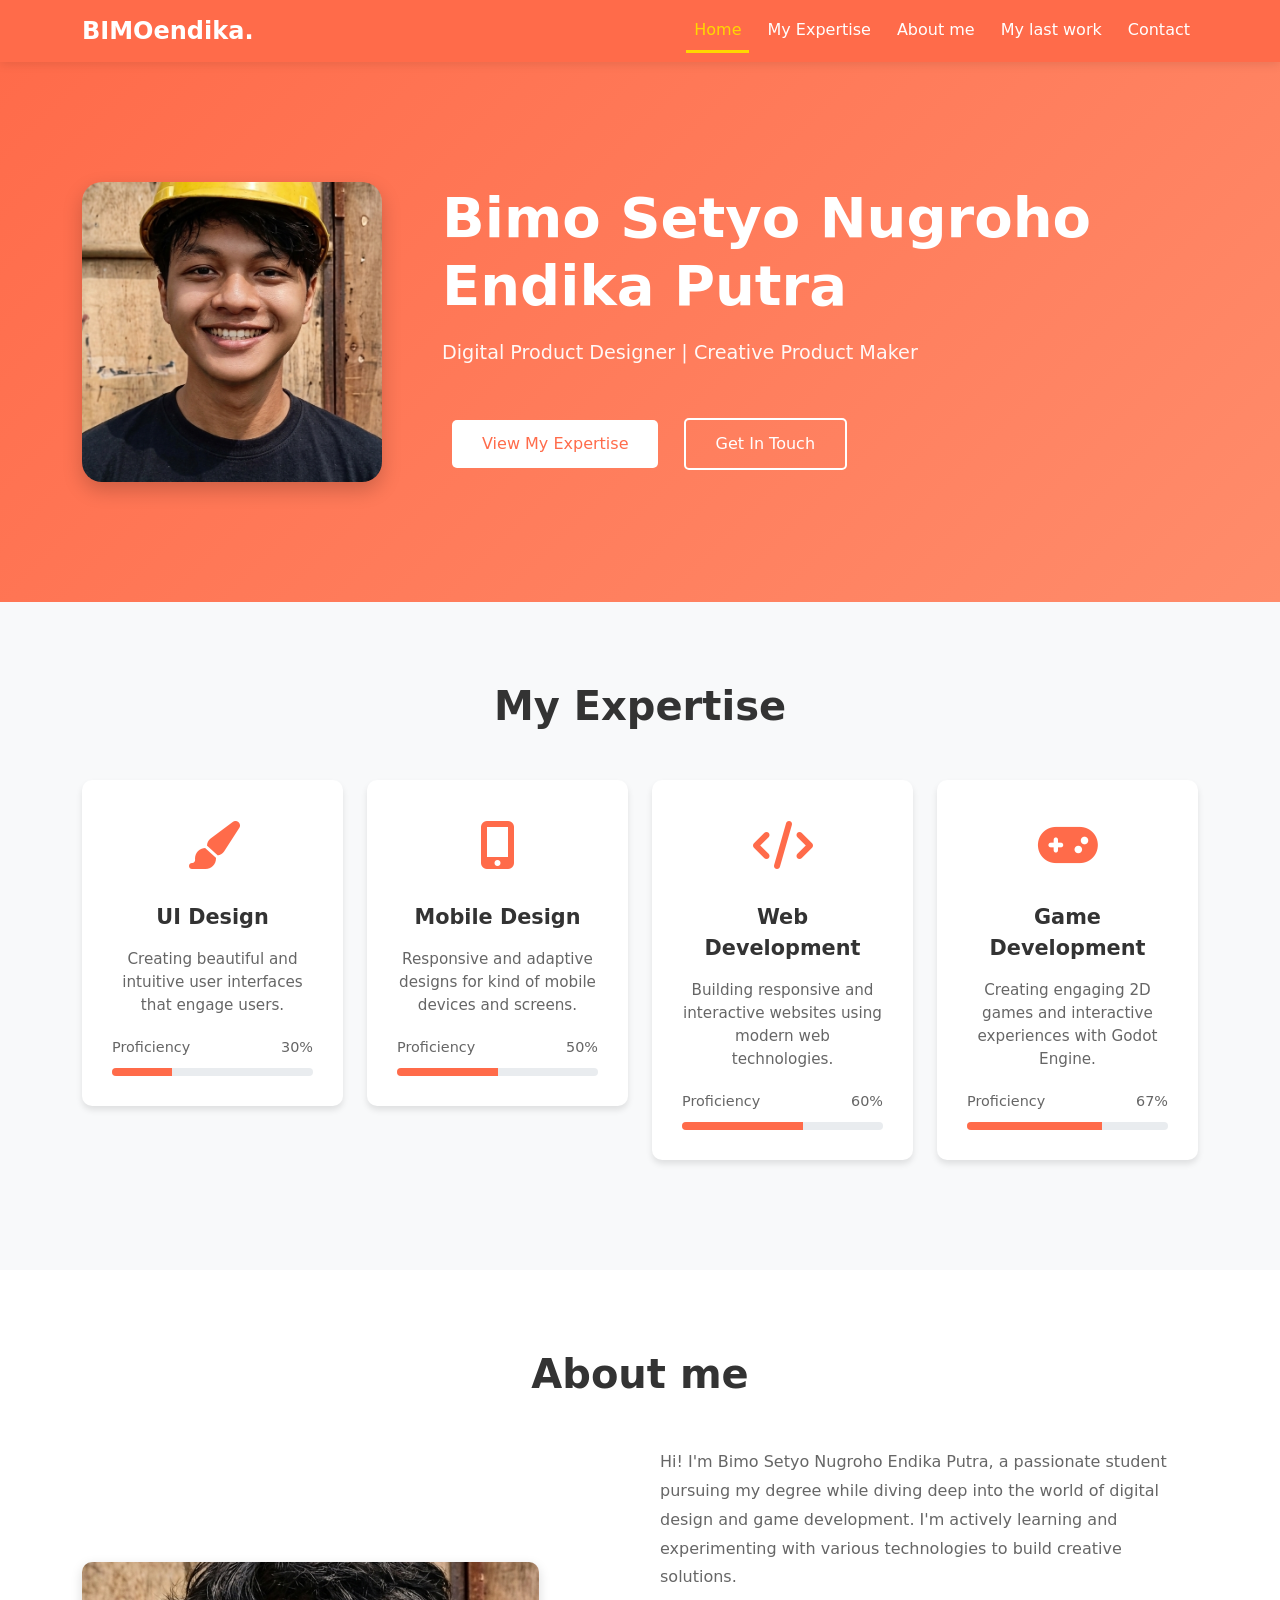
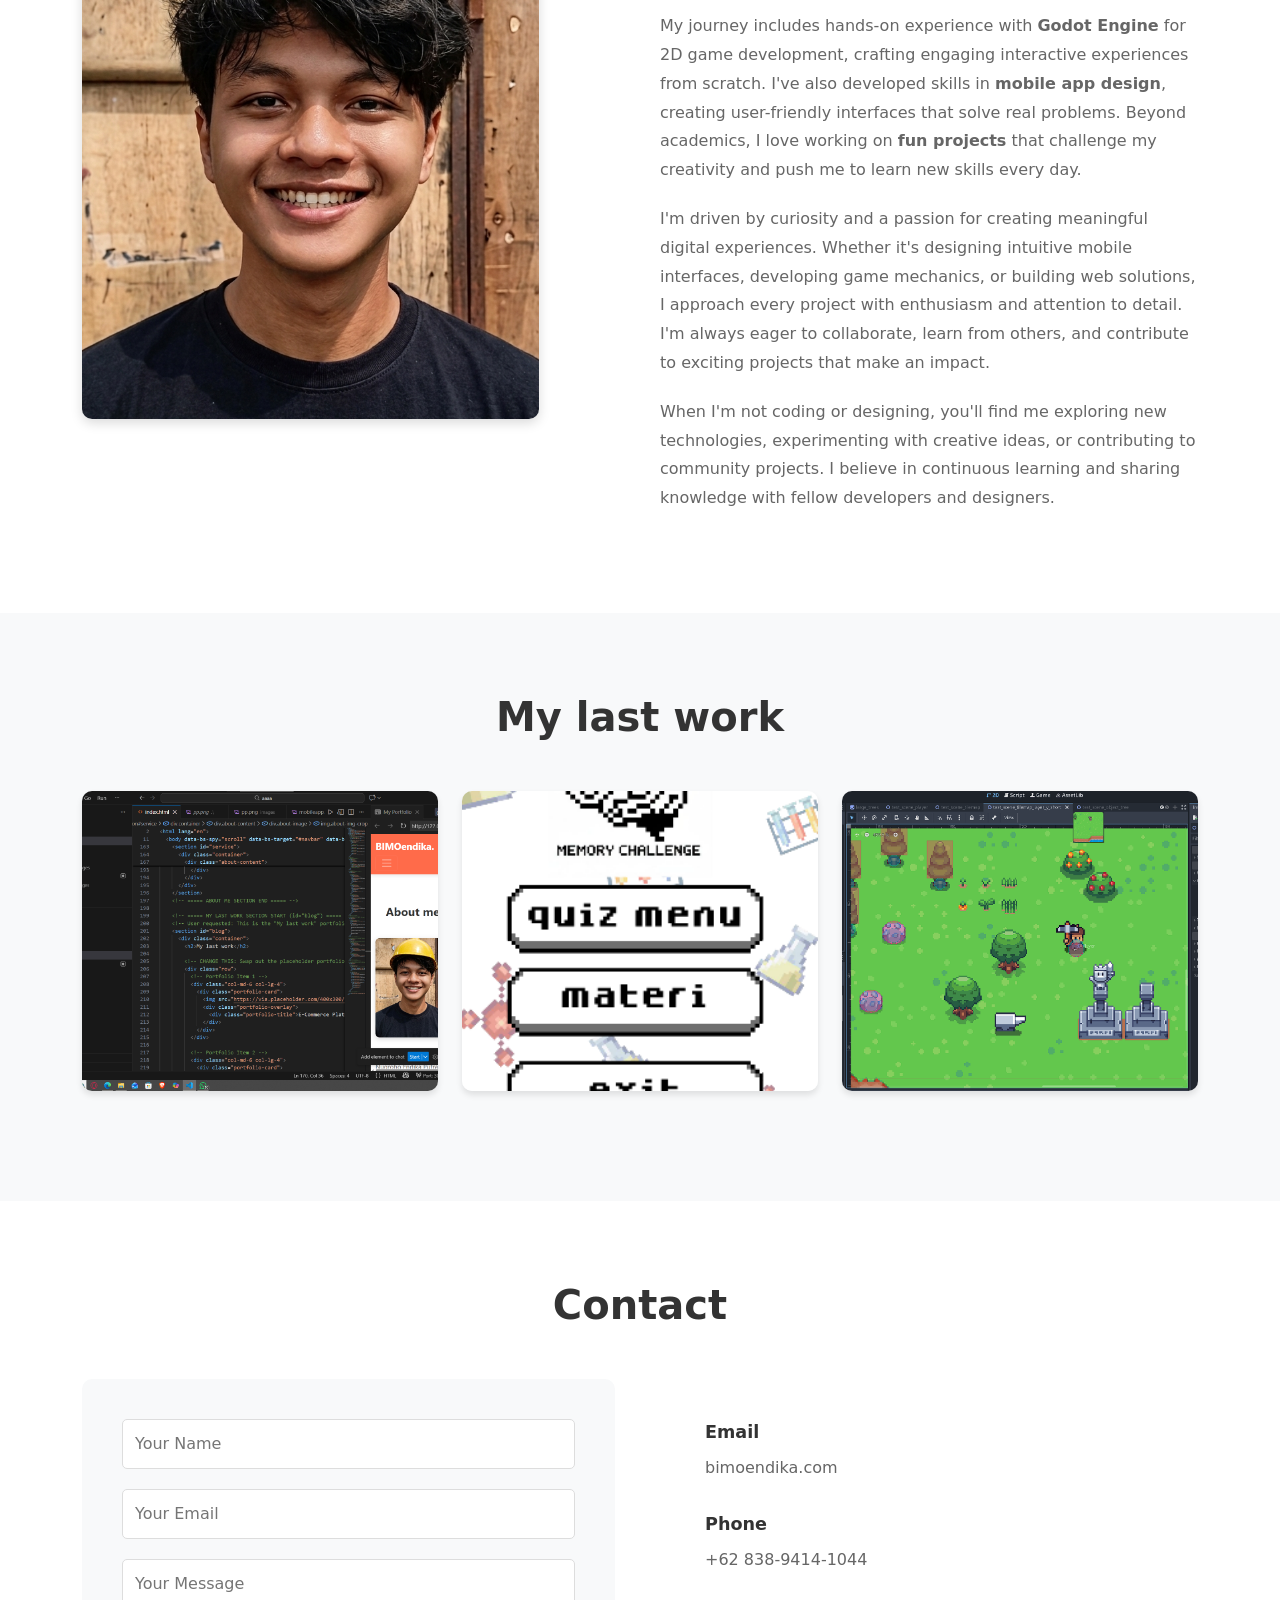
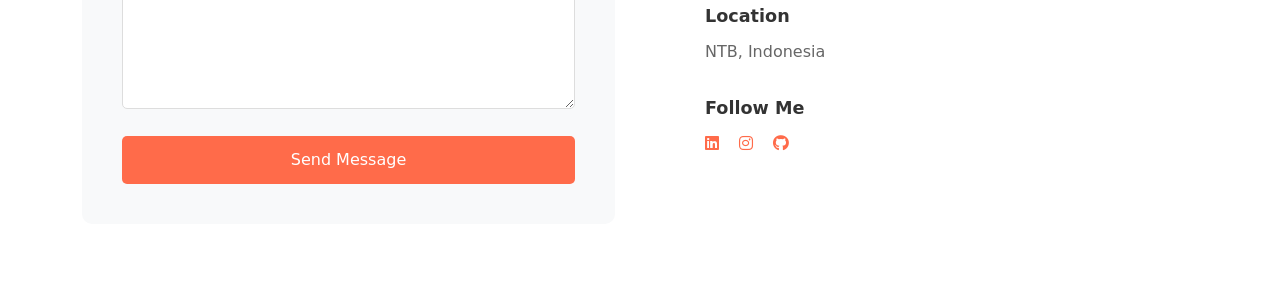
==== index.html @ 1fd40947 "Add files via upload" ====
<!doctype html>
<html lang="en">
  <head>
    <meta charset="UTF-8" />
    <meta name="viewport" content="width=device-width, initial-scale=1.0" />
    <title>My Portfolio</title>
    <link href="https://cdn.jsdelivr.net/npm/bootstrap@5.3.0/dist/css/bootstrap.min.css" rel="stylesheet" />
    <link rel="stylesheet" href="https://cdnjs.cloudflare.com/ajax/libs/font-awesome/6.4.0/css/all.min.css" />
    <link rel="stylesheet" href="style.css" />
  </head>
  <body data-bs-spy="scroll" data-bs-target="#navbar" data-bs-offset="0">
    <!-- navbar -->
    <nav class="navbar navbar-expand-lg navbar-dark sticky-top" id="navbar">
      <div class="container">
        <!-- Brand Logo -->
        <a class="navbar-brand" href="#home">BIMOendika.</a>

        <!-- Navbar Toggle for Mobile -->
        <button class="navbar-toggler" type="button" data-bs-toggle="collapse" data-bs-target="#navbarNav" aria-controls="navbarNav" aria-expanded="false" aria-label="Toggle navigation">
          <span class="navbar-toggler-icon"></span>
        </button>

        <!-- Navbar Link -->
        <div class="collapse navbar-collapse" id="navbarNav">
          <ul class="navbar-nav ms-auto">
            <!-- Home Link -->
            <li class="nav-item">
              <a class="nav-link active" href="#home">Home</a>
            </li>

            <!-- My Expertise Link -->
            <li class="nav-item">
              <a class="nav-link" href="#work">My Expertise</a>
            </li>

            <!-- About me Link -->
            <li class="nav-item">
              <a class="nav-link" href="#service">About me</a>
            </li>

            <!-- My last work Link -->
            <li class="nav-item">
              <a class="nav-link" href="#blog">My last work</a>
            </li>

            <!-- Contact Link -->
            <li class="nav-item">
              <a class="nav-link" href="#contact">Contact</a>
            </li>
          </ul>
        </div>
      </div>
    </nav>
    <!-- NAVBAR END -->

    <!--  SECTION START (id="home") -->
    <section id="home">
      <div class="container">
        <div class="hero-content">
          <!-- Profile Photo -->
          <div class="hero-photo">
            <img src="images/pp.png" alt="Profile Photo" class="profile-image" />
          </div>

          <!-- Hero Text -->
          <div class="hero-text">
            <h1 class="hero-headline">Bimo Setyo Nugroho Endika Putra</h1>
            <p class="hero-description">Digital Product Designer | Creative Product Maker</p>
            <!-- Hero Button Text & Links Below -->
            <a href="#work" class="btn-hero btn-primary-hero">View My Expertise</a>
            <a href="#contact" class="btn-hero btn-secondary-hero">Get In Touch</a>
            <!-- END HERO BUTTONS SECTION -->
          </div>
        </div>
      </div>
    </section>
    <!--   SECTION END  -->

    <!--  MY EXPERTISE SECTION START (id="work")-->
    <section id="work">
      <div class="container">
        <h2>My Expertise</h2>

        <div class="row">
          <!-- Expertise Card 1 -->
          <div class="col-md-6 col-lg-3">
            <div class="expertise-card">
              <div class="expertise-icon">
                <i class="fas fa-paint-brush"></i>
              </div>
              <div class="expertise-title">UI Design</div>
              <p class="expertise-description">Creating beautiful and intuitive user interfaces that engage users.</p>
              <div class="skill-label">
                <span>Proficiency</span>
                <span>30%</span>
              </div>
              <div class="progress">
                <div class="progress-bar width-30"></div>
              </div>
            </div>
          </div>

          <!-- Expertise Card 2 -->
          <div class="col-md-6 col-lg-3">
            <div class="expertise-card">
              <div class="expertise-icon">
                <i class="fas fa-mobile-alt"></i>
              </div>
              <div class="expertise-title">Mobile Design</div>
              <p class="expertise-description">Responsive and adaptive designs for kind of mobile devices and screens.</p>
              <div class="skill-label">
                <span>Proficiency</span>
                <span>50%</span>
              </div>
              <div class="progress">
                <div class="progress-bar width-50"></div>
              </div>
            </div>
          </div>

          <!-- Expertise Card 3 -->
          <div class="col-md-6 col-lg-3">
            <div class="expertise-card">
              <div class="expertise-icon">
                <i class="fas fa-code"></i>
              </div>
              <div class="expertise-title">Web Development</div>
              <p class="expertise-description">Building responsive and interactive websites using modern web technologies.</p>
              <div class="skill-label">
                <span>Proficiency</span>
                <span>60%</span>
              </div>
              <div class="progress">
                <div class="progress-bar width-60"></div>
              </div>
            </div>
          </div>

          <!-- Expertise Card 4 -->
          <div class="col-md-6 col-lg-3">
            <div class="expertise-card">
              <div class="expertise-icon">
                <i class="fas fa-gamepad"></i>
              </div>
              <div class="expertise-title">Game Development</div>
              <p class="expertise-description">Creating engaging 2D games and interactive experiences with Godot Engine.</p>
              <div class="skill-label">
                <span>Proficiency</span>
                <span>67%</span>
              </div>
              <div class="progress">
                <div class="progress-bar width-67"></div>
              </div>
            </div>
          </div>
        </div>
      </div>
    </section>
    <!--  MY EXPERTISE SECTION END  -->

    <!-- ABOUT ME SECTION START (id="service")  -->
    <!-- User requested: this is the 'About me' section tied to the #service ID -->
    <section id="service">
      <div class="container">
        <h2>About me</h2>

        <div class="about-content">
          <!-- Replace the image URL below -->
          <div class="about-image">
            <img src="images/pp2.png" alt="Profile Photo" class="about-img-crop" />
          </div>

          <div class="about-text">
            <p>
              Hi! I'm Bimo Setyo Nugroho Endika Putra, a passionate student pursuing my degree while diving deep into the world of digital design and game development. I'm actively learning and experimenting with various technologies to
              build creative solutions.
            </p>

            <p>
              My journey includes hands-on experience with <strong>Godot Engine</strong> for 2D game development, crafting engaging interactive experiences from scratch. I've also developed skills in <strong>mobile app design</strong>,
              creating user-friendly interfaces that solve real problems. Beyond academics, I love working on <strong>fun projects</strong> that challenge my creativity and push me to learn new skills every day.
            </p>

            <p>
              I'm driven by curiosity and a passion for creating meaningful digital experiences. Whether it's designing intuitive mobile interfaces, developing game mechanics, or building web solutions, I approach every project with
              enthusiasm and attention to detail. I'm always eager to collaborate, learn from others, and contribute to exciting projects that make an impact.
            </p>

            <p>
              When I'm not coding or designing, you'll find me exploring new technologies, experimenting with creative ideas, or contributing to community projects. I believe in continuous learning and sharing knowledge with fellow
              developers and designers.
            </p>
          </div>
        </div>
      </div>
    </section>
    <!-- ===== ABOUT ME SECTION END ===== -->

    <!-- ===== MY LAST WORK SECTION START (id="blog") ===== -->
    <!-- User requested: This is the "My last work" portfolio section that the navbar links to -->
    <section id="blog">
      <div class="container">
        <h2>My last work</h2>

        <!-- CHANGE THIS: Swap out the placeholder portfolio images and project titles below -->
        <div class="row">
          <!-- Portfolio Item 1 -->
          <div class="col-md-6 col-lg-4">
            <div class="portfolio-card">
              <img src="images/web.png" alt="Project 1" class="portfolio-image" />
              <div class="portfolio-overlay">
                <div class="portfolio-title">making personal website</div>
              </div>
            </div>
          </div>

          <!-- Portfolio Item 2 -->
          <div class="col-md-6 col-lg-4">
            <div class="portfolio-card">
              <img src="images/mobileapp.png" alt="Project 2" class="portfolio-image" />
              <div class="portfolio-overlay">
                <div class="portfolio-title">Mobile App Design</div>
              </div>
            </div>
          </div>

          <!-- Portfolio Item 3 -->
          <div class="col-md-6 col-lg-4">
            <div class="portfolio-card">
              <img src="images/gamedev.png" alt="Project 3" class="portfolio-image" />
              <div class="portfolio-overlay">
                <div class="portfolio-title">2D Game Development</div>
              </div>
            </div>
          </div>
        </div>
        <!-- END PORTFOLIO SECTION -->
      </div>
    </section>
    <!-- ===== MY LAST WORK SECTION END ===== -->

    <!--  CONTACT SECTION START (id="contact")  -->
    <!-- This is the final Contact area tied to the bottom navbar link -->
    <section id="contact">
      <div class="container">
        <h2>Contact</h2>

        <div class="contact-container">
          <!-- Contact Form -->
          <div class="contact-form">
            <!-- CHANGE THIS: Form field labels and placeholder text -->
            <form>
              <input type="text" placeholder="Your Name" required />
              <input type="email" placeholder="Your Email" required />
              <textarea placeholder="Your Message" required></textarea>
              <button type="submit" class="contact-submit">Send Message</button>
            </form>
          </div>

          <!-- Contact Info -->
          <div class="contact-info">
            <!-- CHANGE THIS: Contact information details below -->
            <div class="contact-info-item">
              <div class="contact-info-label">Email</div>
              <div class="contact-info-text">bimoendika.com</div>
            </div>

            <div class="contact-info-item">
              <div class="contact-info-label">Phone</div>
              <div class="contact-info-text">+62 838-9414-1044</div>
            </div>

            <div class="contact-info-item">
              <div class="contact-info-label">Location</div>
              <div class="contact-info-text">NTB, Indonesia</div>
            </div>

            <div class="contact-info-item">
              <div class="contact-info-label">Follow Me</div>
              <div class="contact-info-text">
                <a href="#" class="social-link">
                  <i class="fab fa-linkedin"></i>
                </a>
                <a href="#" class="social-link">
                  <i class="fab fa-instagram"></i>
                </a>
                <a href="#" class="social-link">
                  <i class="fab fa-github"></i>
                </a>
              </div>
            </div>
          </div>
        </div>
      </div>
    </section>
    <!--  CONTACT SECTION END  -->

    
    <script src="https://cdn.jsdelivr.net/npm/bootstrap@5.3.0/dist/js/bootstrap.bundle.min.js"></script>
  </body>
</html>
---- style.css ----
/* Sticky Navbar */
body {
  position: relative;
}

.navbar {
  background-color: #ff6b4a !important;
  box-shadow: 0 2px 10px rgba(0, 0, 0, 0.1);
}

.navbar-brand {
  font-weight: bold;
  font-size: 1.5rem;
  color: white !important;
}

.nav-link {
  color: white !important;
  margin-left: 10px;
  transition: all 0.3s ease;
}

.nav-link:hover {
  color: #ffd700 !important;
}

.nav-link.active {
  border-bottom: 3px solid #ffd700;
  color: #ffd700 !important;
}

/* Hero Section */
#home {
  background: linear-gradient(135deg, #ff6b4a 0%, #ff8c6b 100%);
  color: white;
  padding: 120px 0;
  text-align: center;
}

.hero-content {
  display: flex;
  align-items: center;
  justify-content: center;
  gap: 60px;
}

.hero-photo {
  flex: 0 0 300px;
}

.profile-image {
  width: 300px;
  height: 300px;
  object-fit: cover;
  border-radius: 20px;
  box-shadow: 0 8px 20px rgba(0, 0, 0, 0.2);
  transition: all 0.3s ease;
}

.profile-image:hover {
  transform: scale(1.05);
  box-shadow: 0 12px 30px rgba(0, 0, 0, 0.3);
}

.hero-text {
  flex: 1;
  text-align: left;
}

.hero-headline {
  font-size: 3.5rem;
  font-weight: bold;
  margin-bottom: 20px;
}

.hero-description {
  font-size: 1.2rem;
  margin-bottom: 40px;
  opacity: 0.95;
}

.btn-hero {
  padding: 12px 30px;
  font-size: 1rem;
  margin: 10px;
  border-radius: 5px;
  text-decoration: none;
  display: inline-block;
  transition: all 0.3s ease;
}

.btn-primary-hero {
  background-color: white;
  color: #ff6b4a;
  border: none;
}

.btn-primary-hero:hover {
  background-color: #ffd700;
  transform: translateY(-3px);
}

.btn-secondary-hero {
  background-color: transparent;
  color: white;
  border: 2px solid white;
}

.btn-secondary-hero:hover {
  background-color: white;
  color: #ff6b4a;
  transform: translateY(-3px);
}

/* Sections */
section {
  padding: 80px 0;
}

section h2 {
  font-size: 2.5rem;
  font-weight: bold;
  margin-bottom: 50px;
  text-align: center;
  color: #333;
}

/* Expertise Section */
#work {
  background-color: #f8f9fa;
}

.expertise-card {
  text-align: center;
  padding: 30px;
  background: white;
  border-radius: 10px;
  box-shadow: 0 4px 6px rgba(0, 0, 0, 0.1);
  transition: all 0.3s ease;
  margin-bottom: 30px;
}

.expertise-card:hover {
  transform: translateY(-10px);
  box-shadow: 0 8px 12px rgba(0, 0, 0, 0.2);
}

.expertise-icon {
  font-size: 3rem;
  color: #ff6b4a;
  margin-bottom: 20px;
}

.expertise-title {
  font-size: 1.3rem;
  font-weight: bold;
  margin-bottom: 15px;
  color: #333;
}

.expertise-description {
  font-size: 0.95rem;
  color: #666;
  margin-bottom: 20px;
}

.progress {
  height: 8px;
  background-color: #e9ecef;
}

.progress-bar {
  background-color: #ff6b4a;
}

.progress-bar.width-30 {
  width: 30%;
}

.progress-bar.width-50 {
  width: 50%;
}

.progress-bar.width-60 {
  width: 60%;
}

.progress-bar.width-67 {
  width: 67%;
}

.progress-bar.width-90 {
  width: 90%;
}

.progress-bar.width-85 {
  width: 85%;
}

.progress-bar.width-80 {
  width: 80%;
}

.progress-bar.width-88 {
  width: 88%;
}

.skill-label {
  display: flex;
  justify-content: space-between;
  margin-bottom: 10px;
  font-size: 0.9rem;
  color: #666;
}

/* About Me Section */
#service {
  background-color: white;
}

.about-content {
  display: flex;
  align-items: center;
  gap: 40px;
}

.about-image {
  flex: 1;
}

.about-image img {
  width: 85%;
  border-radius: 10px;
  box-shadow: 0 4px 12px rgba(0, 0, 0, 0.15);
}

.about-img-crop {
  object-fit: cover;
  object-position: center;
  width: 85%;
  height: auto;
  aspect-ratio: 2 / 2;
}

.about-text {
  flex: 1;
}

.about-text p {
  font-size: 1rem;
  line-height: 1.8;
  color: #666;
  margin-bottom: 20px;
}

/* Portfolio Section */
#blog {
  background-color: #f8f9fa;
}

.portfolio-card {
  position: relative;
  overflow: hidden;
  border-radius: 10px;
  box-shadow: 0 4px 6px rgba(0, 0, 0, 0.1);
  height: 300px;
  margin-bottom: 30px;
  cursor: pointer;
}

.portfolio-image {
  width: 100%;
  height: 100%;
  object-fit: cover;
  transition: all 0.3s ease;
}

.portfolio-card:hover .portfolio-image {
  transform: scale(1.05);
  filter: brightness(0.6);
}

.portfolio-overlay {
  position: absolute;
  top: 0;
  left: 0;
  right: 0;
  bottom: 0;
  background-color: rgba(0, 102, 204, 0.7);
  display: flex;
  align-items: center;
  justify-content: center;
  opacity: 0;
  transition: all 0.3s ease;
  border-radius: 10px;
}

.portfolio-card:hover .portfolio-overlay {
  opacity: 1;
}

.portfolio-title {
  color: white;
  font-size: 1.5rem;
  font-weight: bold;
  text-align: center;
}

/* Contact Section */
#contact {
  background-color: white;
}

.contact-container {
  display: grid;
  grid-template-columns: 1fr 1fr;
  gap: 50px;
  align-items: start;
}

.contact-form {
  background-color: #f8f9fa;
  padding: 40px;
  border-radius: 10px;
}

.contact-form input,
.contact-form textarea {
  width: 100%;
  padding: 12px;
  margin-bottom: 20px;
  border: 1px solid #ddd;
  border-radius: 5px;
  font-family: inherit;
  font-size: 1rem;
}

.contact-form input:focus,
.contact-form textarea:focus {
  outline: none;
  border-color: #ff6b4a;
  box-shadow: 0 0 5px rgba(255, 107, 74, 0.3);
}

.contact-form textarea {
  resize: vertical;
  min-height: 150px;
}

.contact-submit {
  background-color: #ff6b4a;
  color: white;
  padding: 12px 30px;
  border: none;
  border-radius: 5px;
  font-size: 1rem;
  cursor: pointer;
  transition: all 0.3s ease;
  width: 100%;
}

.contact-submit:hover {
  background-color: #ff5733;
  transform: translateY(-2px);
}

.contact-info {
  padding: 40px;
}

.contact-info-item {
  margin-bottom: 30px;
}

.contact-info-label {
  font-weight: bold;
  color: #333;
  font-size: 1.1rem;
  margin-bottom: 10px;
}

.contact-info-text {
  color: #666;
  font-size: 1rem;
  line-height: 1.6;
}

/* Social Links */
.social-link {
  color: #ff6b4a;
  text-decoration: none;
  margin-right: 15px;
}

.social-link:last-child {
  margin-right: 0;
}

/* Responsive */
@media (max-width: 768px) {
  .hero-content {
    flex-direction: column;
    gap: 30px;
  }

  .hero-photo {
    flex: 0 0 250px;
  }

  .profile-image {
    width: 250px;
    height: 250px;
  }

  .hero-text {
    text-align: center;
  }

  .hero-headline {
    font-size: 2rem;
  }

  .hero-description {
    font-size: 1rem;
  }

  .about-content {
    flex-direction: column;
    gap: 30px;
  }

  .contact-container {
    grid-template-columns: 1fr;
    gap: 30px;
  }

  section h2 {
    font-size: 1.8rem;
  }
}
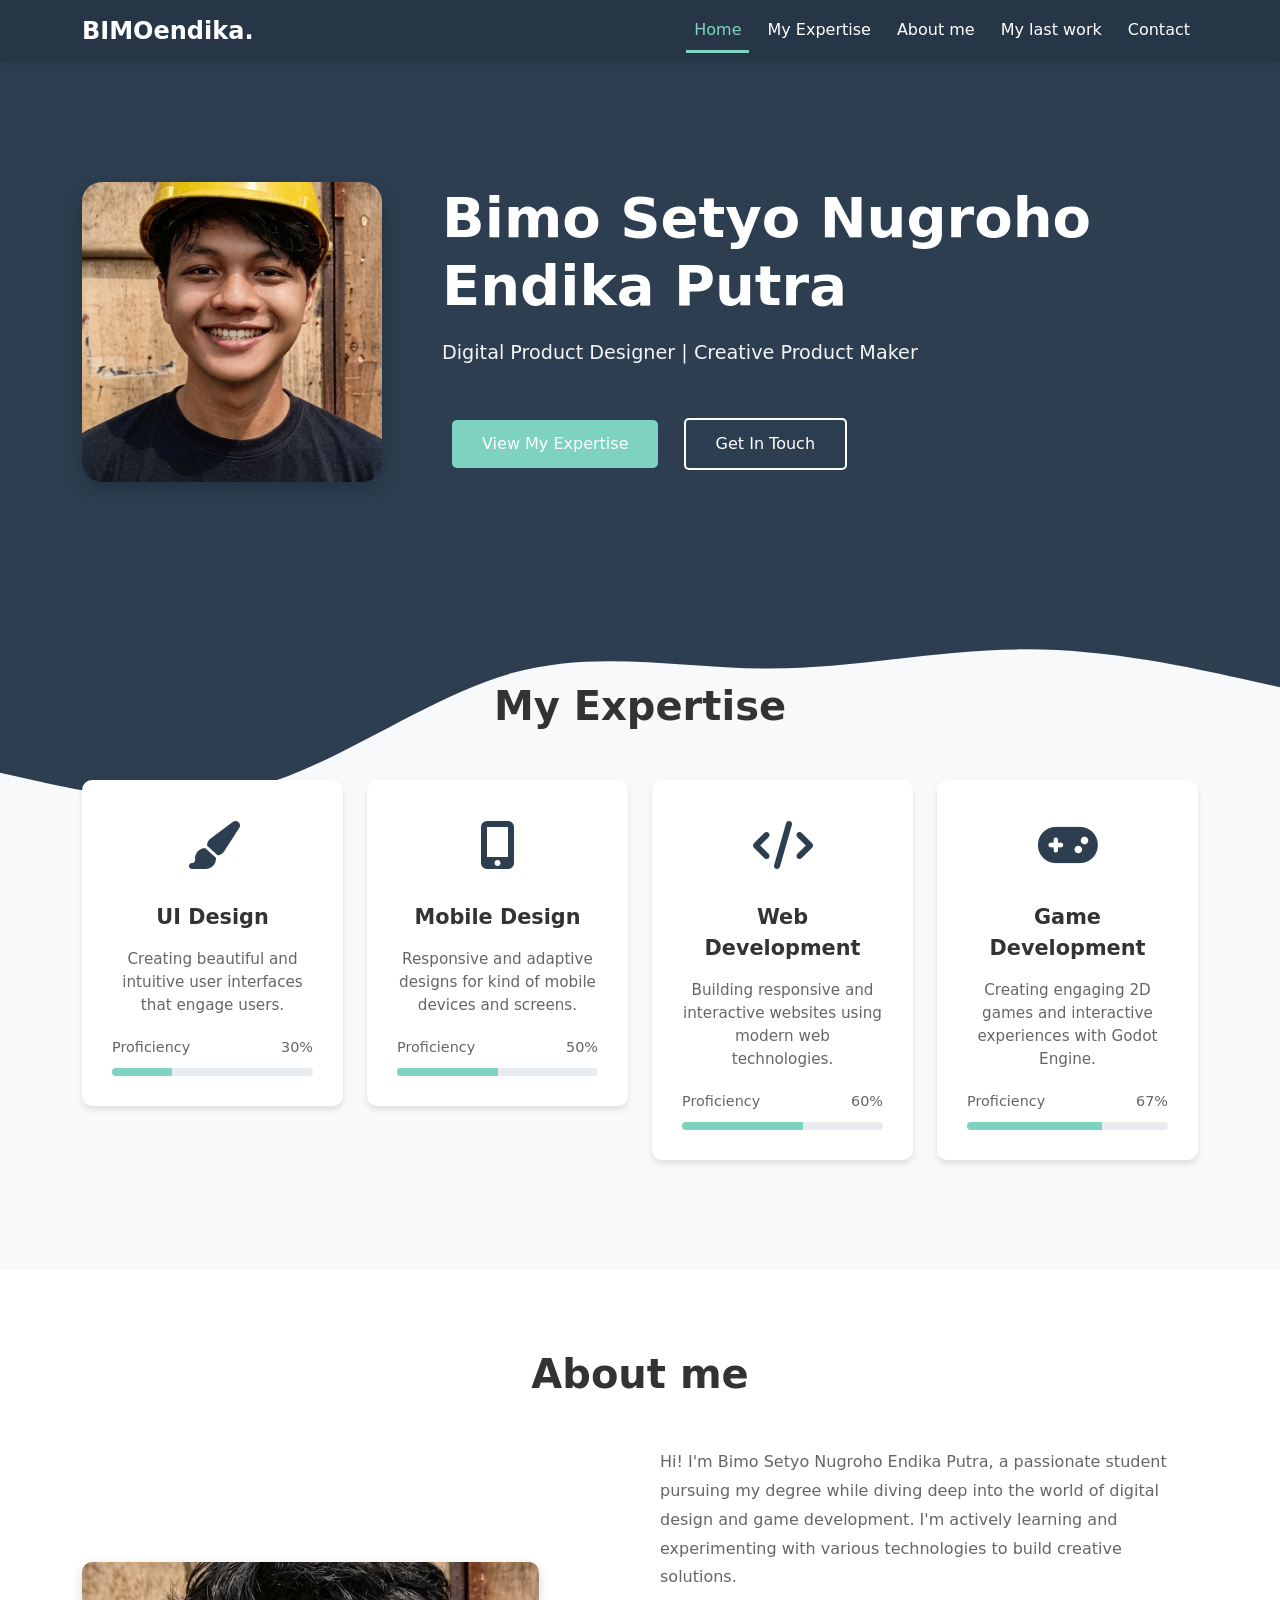
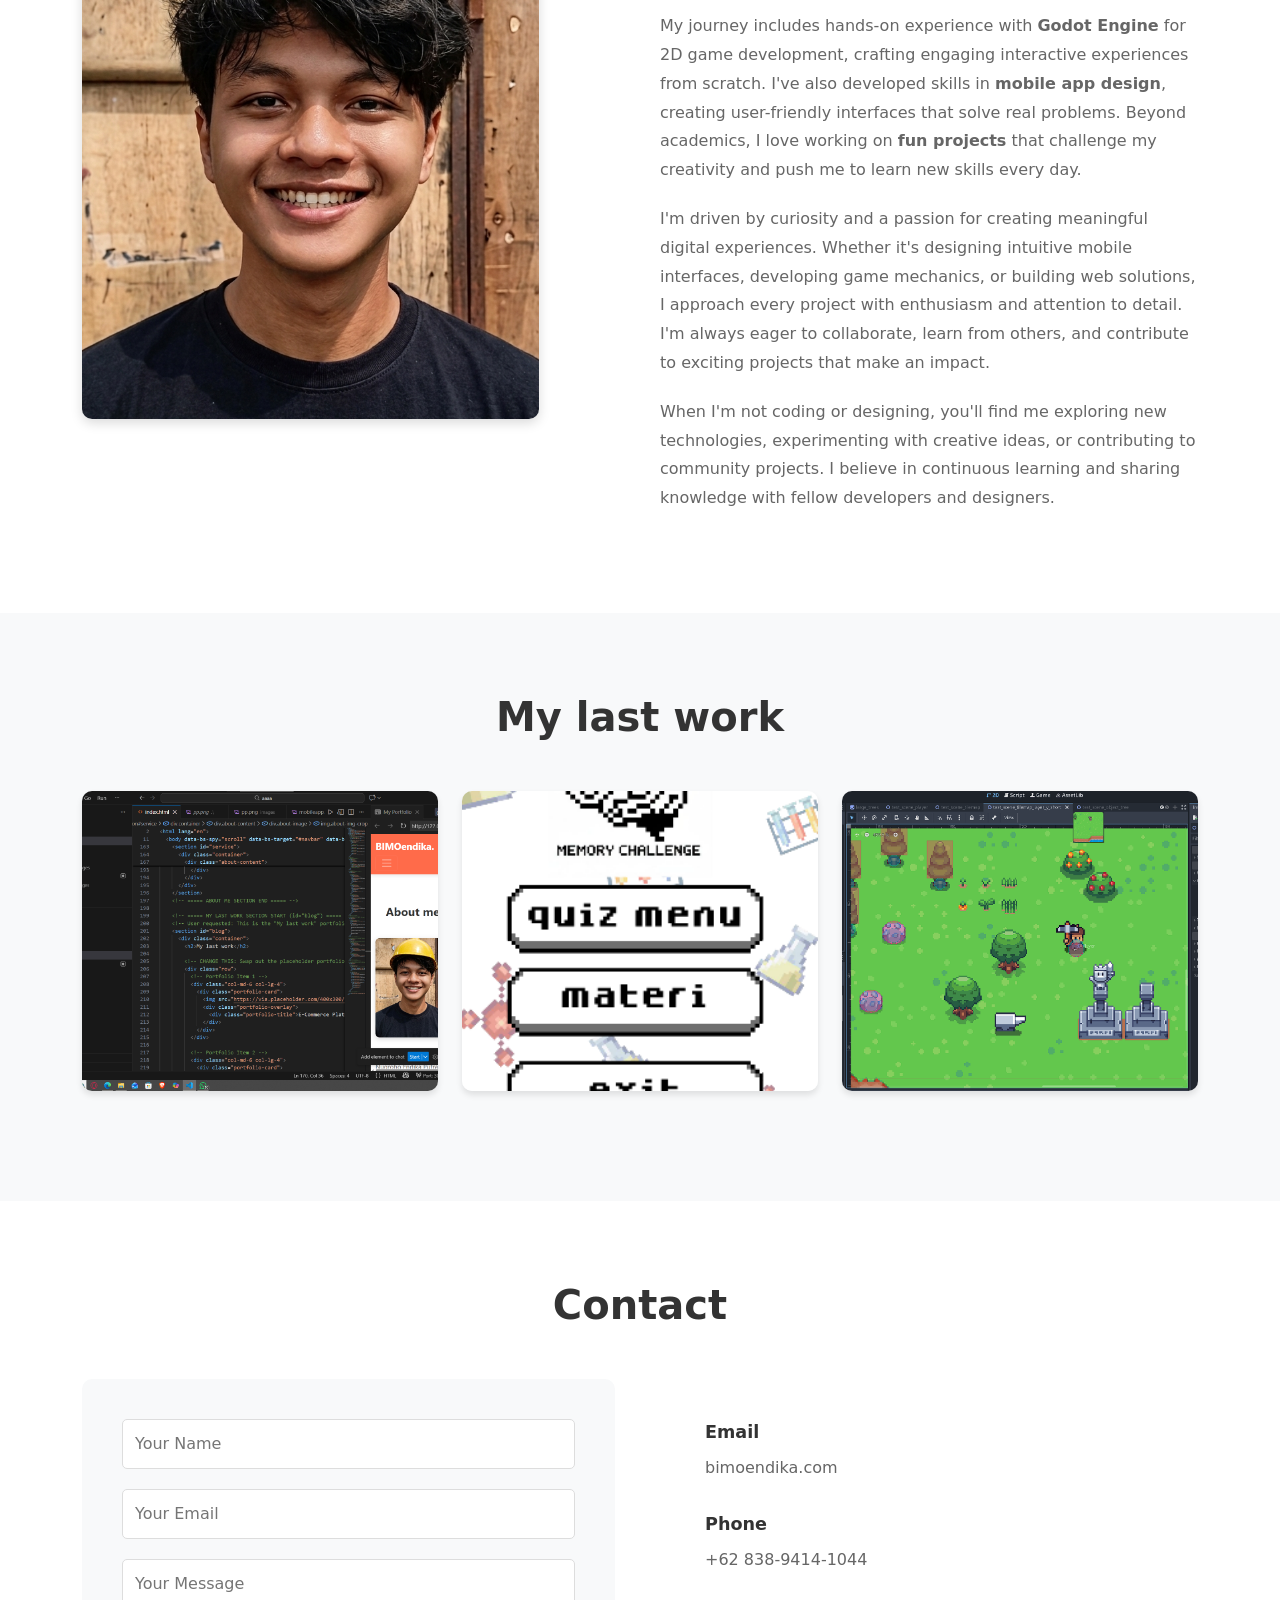
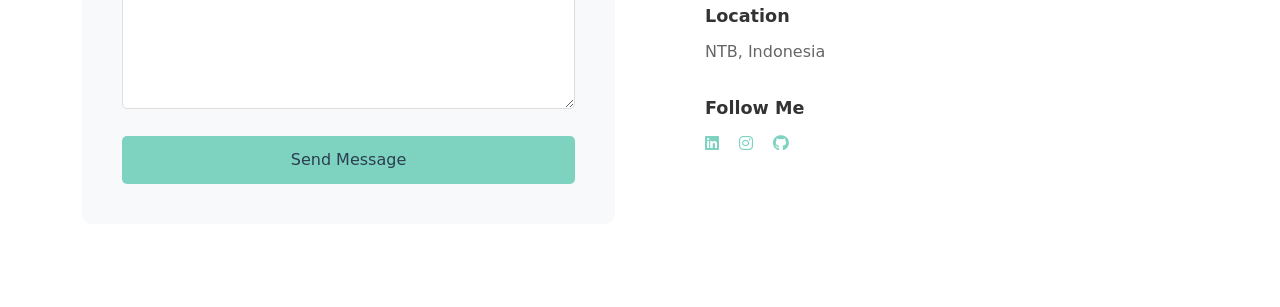
==== commit 0e68f47a: "a little bit of wave and change the theme" ====
--- a/index.html
+++ b/index.html
@@ -15,7 +15,7 @@
         <!-- Brand Logo -->
         <a class="navbar-brand" href="#home">BIMOendika.</a>
 
-        <!-- Navbar Toggle for Mobile -->
+        <!-- Navbar Toggle untuk hp -->
         <button class="navbar-toggler" type="button" data-bs-toggle="collapse" data-bs-target="#navbarNav" aria-controls="navbarNav" aria-expanded="false" aria-label="Toggle navigation">
           <span class="navbar-toggler-icon"></span>
         </button>
@@ -53,11 +53,11 @@
     </nav>
     <!-- NAVBAR END -->
 
-    <!--  SECTION START (id="home") -->
+    <!--  SECTION START -->
     <section id="home">
       <div class="container">
         <div class="hero-content">
-          <!-- Profile Photo -->
+          <!-- Profile poto -->
           <div class="hero-photo">
             <img src="images/pp.png" alt="Profile Photo" class="profile-image" />
           </div>
@@ -76,8 +76,15 @@
     </section>
     <!--   SECTION END  -->
 
-    <!--  MY EXPERTISE SECTION START (id="work")-->
+    <!--  MY EXPERTISE SECTION START -->
     <section id="work">
+      <svg xmlns="http://www.w3.org/2000/svg" viewBox="0 0 1440 320" class="wave-background">
+        <path
+          fill="#2c3e50"
+          fill-opacity="1"
+          d="M0,192L48,202.7C96,213,192,235,288,208C384,181,480,107,576,80C672,53,768,75,864,74.7C960,75,1056,53,1152,53.3C1248,53,1344,75,1392,85.3L1440,96L1440,0L1392,0C1344,0,1248,0,1152,0C1056,0,960,0,864,0C768,0,672,0,576,0C480,0,384,0,288,0C192,0,96,0,48,0L0,0Z"
+        ></path>
+      </svg>
       <div class="container">
         <h2>My Expertise</h2>
 
@@ -158,14 +165,12 @@
     </section>
     <!--  MY EXPERTISE SECTION END  -->
 
-    <!-- ABOUT ME SECTION START (id="service")  -->
-    <!-- User requested: this is the 'About me' section tied to the #service ID -->
+    <!-- ABOUT ME SECTION START  -->
     <section id="service">
       <div class="container">
         <h2>About me</h2>
 
         <div class="about-content">
-          <!-- Replace the image URL below -->
           <div class="about-image">
             <img src="images/pp2.png" alt="Profile Photo" class="about-img-crop" />
           </div>
@@ -196,8 +201,7 @@
     </section>
     <!-- ===== ABOUT ME SECTION END ===== -->
 
-    <!-- ===== MY LAST WORK SECTION START (id="blog") ===== -->
-    <!-- User requested: This is the "My last work" portfolio section that the navbar links to -->
+    <!--  MY LAST WORK SECTION START   -->
     <section id="blog">
       <div class="container">
         <h2>My last work</h2>
@@ -237,18 +241,15 @@
         <!-- END PORTFOLIO SECTION -->
       </div>
     </section>
-    <!-- ===== MY LAST WORK SECTION END ===== -->
-
-    <!--  CONTACT SECTION START (id="contact")  -->
-    <!-- This is the final Contact area tied to the bottom navbar link -->
+    <!-- MY LAST WORK SECTION END -->
+
+    <!--  CONTACT SECTION START -->
     <section id="contact">
       <div class="container">
         <h2>Contact</h2>
 
         <div class="contact-container">
-          <!-- Contact Form -->
           <div class="contact-form">
-            <!-- CHANGE THIS: Form field labels and placeholder text -->
             <form>
               <input type="text" placeholder="Your Name" required />
               <input type="email" placeholder="Your Email" required />
@@ -259,7 +260,6 @@
 
           <!-- Contact Info -->
           <div class="contact-info">
-            <!-- CHANGE THIS: Contact information details below -->
             <div class="contact-info-item">
               <div class="contact-info-label">Email</div>
               <div class="contact-info-text">bimoendika.com</div>
@@ -293,9 +293,7 @@
         </div>
       </div>
     </section>
-    <!--  CONTACT SECTION END  -->
-
-    
+
     <script src="https://cdn.jsdelivr.net/npm/bootstrap@5.3.0/dist/js/bootstrap.bundle.min.js"></script>
   </body>
 </html>
--- a/style.css
+++ b/style.css
@@ -4,7 +4,7 @@
 }
 
 .navbar {
-  background-color: #ff6b4a !important;
+  background-color: #273646 !important;
   box-shadow: 0 2px 10px rgba(0, 0, 0, 0.1);
 }
 
@@ -21,17 +21,17 @@
 }
 
 .nav-link:hover {
-  color: #ffd700 !important;
+  color: #7dd3c0 !important;
 }
 
 .nav-link.active {
-  border-bottom: 3px solid #ffd700;
-  color: #ffd700 !important;
+  border-bottom: 3px solid #7dd3c0;
+  color: #7dd3c0 !important;
 }
 
 /* Hero Section */
 #home {
-  background: linear-gradient(135deg, #ff6b4a 0%, #ff8c6b 100%);
+  background-color: #2c3e50;
   color: white;
   padding: 120px 0;
   text-align: center;
@@ -90,13 +90,13 @@
 }
 
 .btn-primary-hero {
-  background-color: white;
-  color: #ff6b4a;
+  background-color: #7dd3c0;
+  color: white;
   border: none;
 }
 
 .btn-primary-hero:hover {
-  background-color: #ffd700;
+  background-color: #6bc3b0;
   transform: translateY(-3px);
 }
 
@@ -107,8 +107,8 @@
 }
 
 .btn-secondary-hero:hover {
-  background-color: white;
-  color: #ff6b4a;
+  background-color: #7dd3c0;
+  color: #2c3e50;
   transform: translateY(-3px);
 }
 
@@ -128,6 +128,27 @@
 /* Expertise Section */
 #work {
   background-color: #f8f9fa;
+  position: relative;
+  overflow: hidden;
+}
+
+.wave-background {
+  position: absolute;
+  top: 0;
+  left: 0;
+  width: 100%;
+  height: auto;
+  z-index: 1;
+}
+
+#work .container {
+  position: relative;
+  z-index: 2;
+}
+
+#work h2 {
+  position: relative;
+  z-index: 2;
 }
 
 .expertise-card {
@@ -147,7 +168,7 @@
 
 .expertise-icon {
   font-size: 3rem;
-  color: #ff6b4a;
+  color: #2c3e50;
   margin-bottom: 20px;
 }
 
@@ -170,7 +191,7 @@
 }
 
 .progress-bar {
-  background-color: #ff6b4a;
+  background-color: #7dd3c0;
 }
 
 .progress-bar.width-30 {
@@ -286,7 +307,7 @@
   left: 0;
   right: 0;
   bottom: 0;
-  background-color: rgba(0, 102, 204, 0.7);
+  background-color: rgba(44, 62, 80, 0.7);
   display: flex;
   align-items: center;
   justify-content: center;
@@ -338,8 +359,8 @@
 .contact-form input:focus,
 .contact-form textarea:focus {
   outline: none;
-  border-color: #ff6b4a;
-  box-shadow: 0 0 5px rgba(255, 107, 74, 0.3);
+  border-color: #7dd3c0;
+  box-shadow: 0 0 5px rgba(125, 211, 192, 0.3);
 }
 
 .contact-form textarea {
@@ -348,8 +369,8 @@
 }
 
 .contact-submit {
-  background-color: #ff6b4a;
-  color: white;
+  background-color: #7dd3c0;
+  color: #2c3e50;
   padding: 12px 30px;
   border: none;
   border-radius: 5px;
@@ -360,7 +381,7 @@
 }
 
 .contact-submit:hover {
-  background-color: #ff5733;
+  background-color: #6bc3b0;
   transform: translateY(-2px);
 }
 
@@ -387,7 +408,7 @@
 
 /* Social Links */
 .social-link {
-  color: #ff6b4a;
+  color: #7dd3c0;
   text-decoration: none;
   margin-right: 15px;
 }
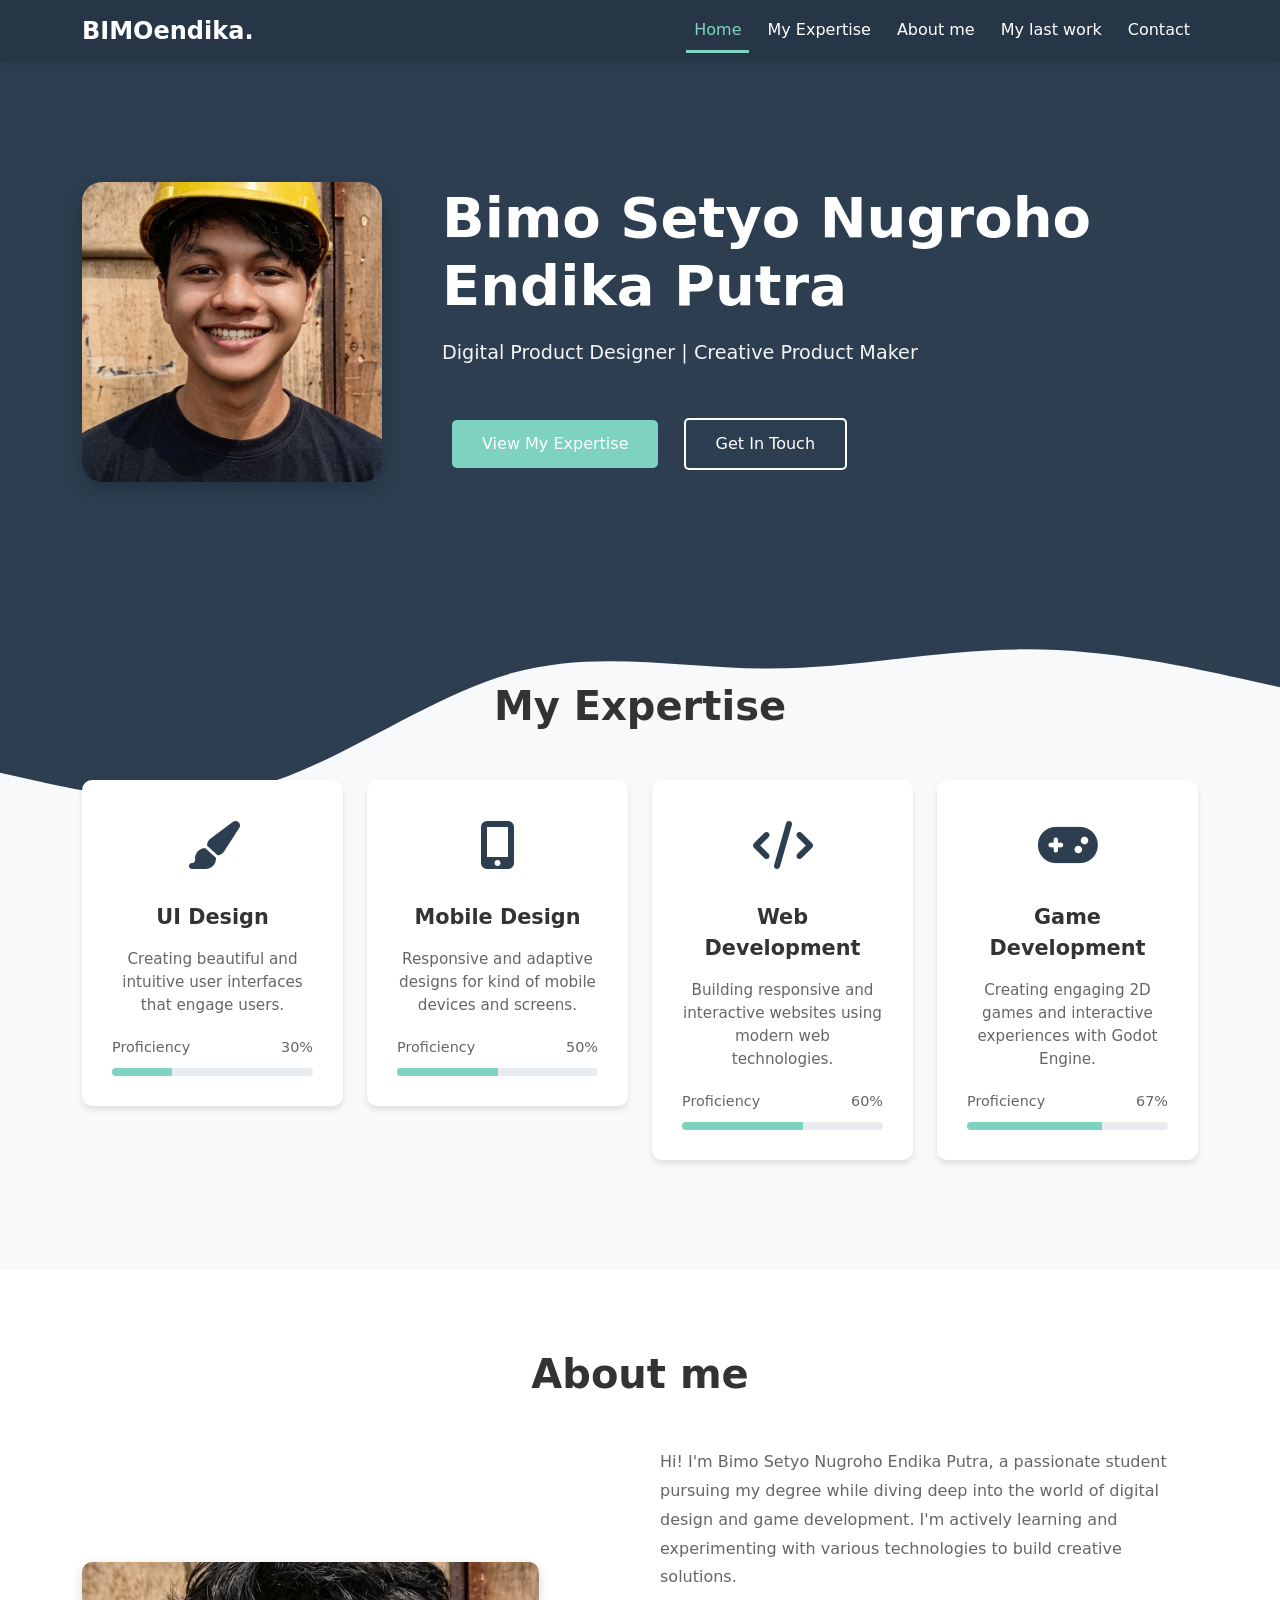
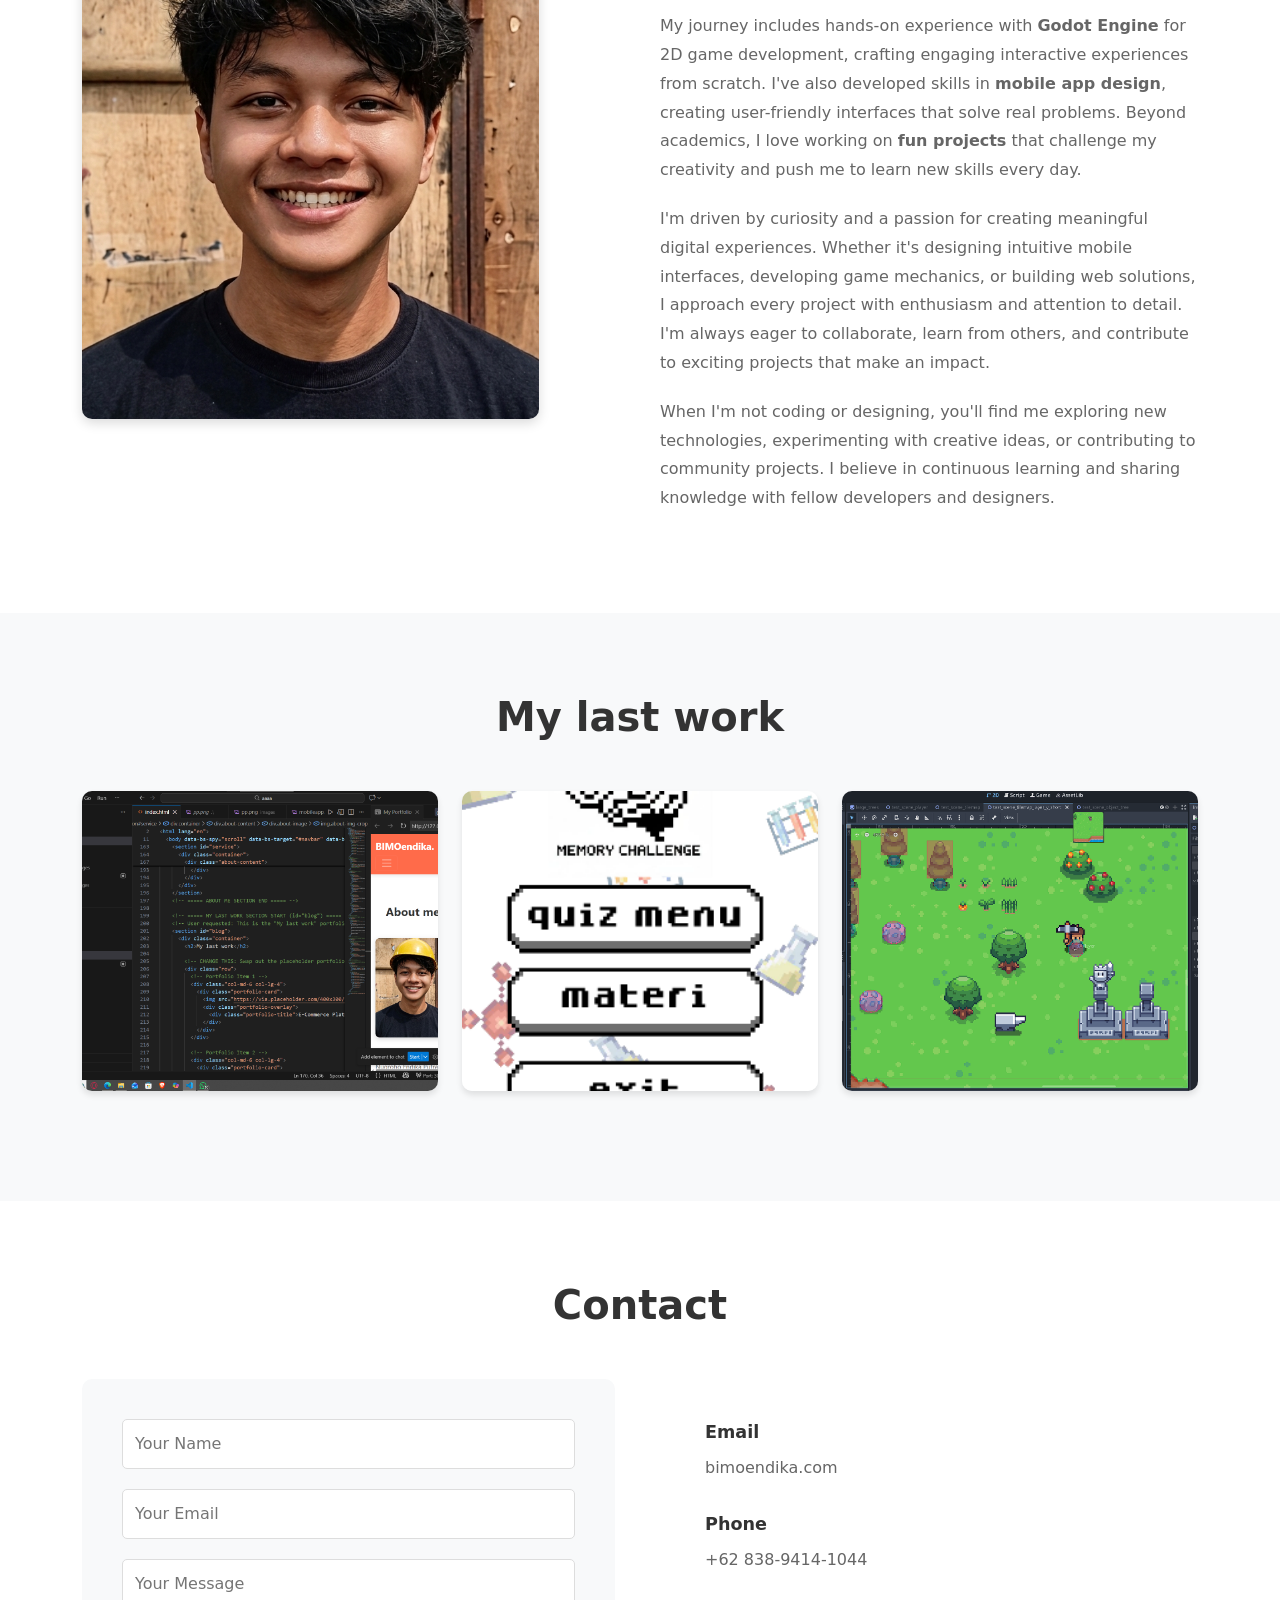
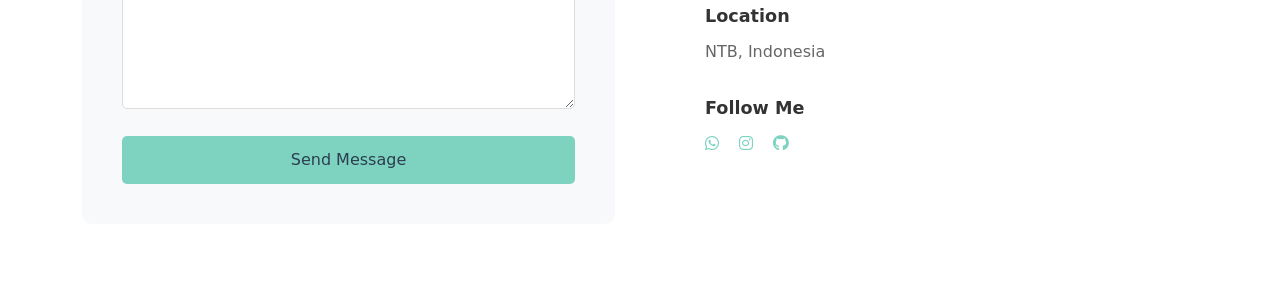
==== commit a4fbb197: "add link kinda" ====
--- a/index.html
+++ b/index.html
@@ -278,13 +278,13 @@
             <div class="contact-info-item">
               <div class="contact-info-label">Follow Me</div>
               <div class="contact-info-text">
-                <a href="#" class="social-link">
-                  <i class="fab fa-linkedin"></i>
+                <a href="https://whas.me/NtLemzhtNg" class="social-link">
+                  <i class="fab fa-whatsapp"></i>
                 </a>
-                <a href="#" class="social-link">
+                <a href="https://www.instagram.com/bimo_endika?igsh=bTNnMno2NjJxaGFj" class="social-link">
                   <i class="fab fa-instagram"></i>
                 </a>
-                <a href="#" class="social-link">
+                <a href="https://github.com/bimo-endika" class="social-link">
                   <i class="fab fa-github"></i>
                 </a>
               </div>
